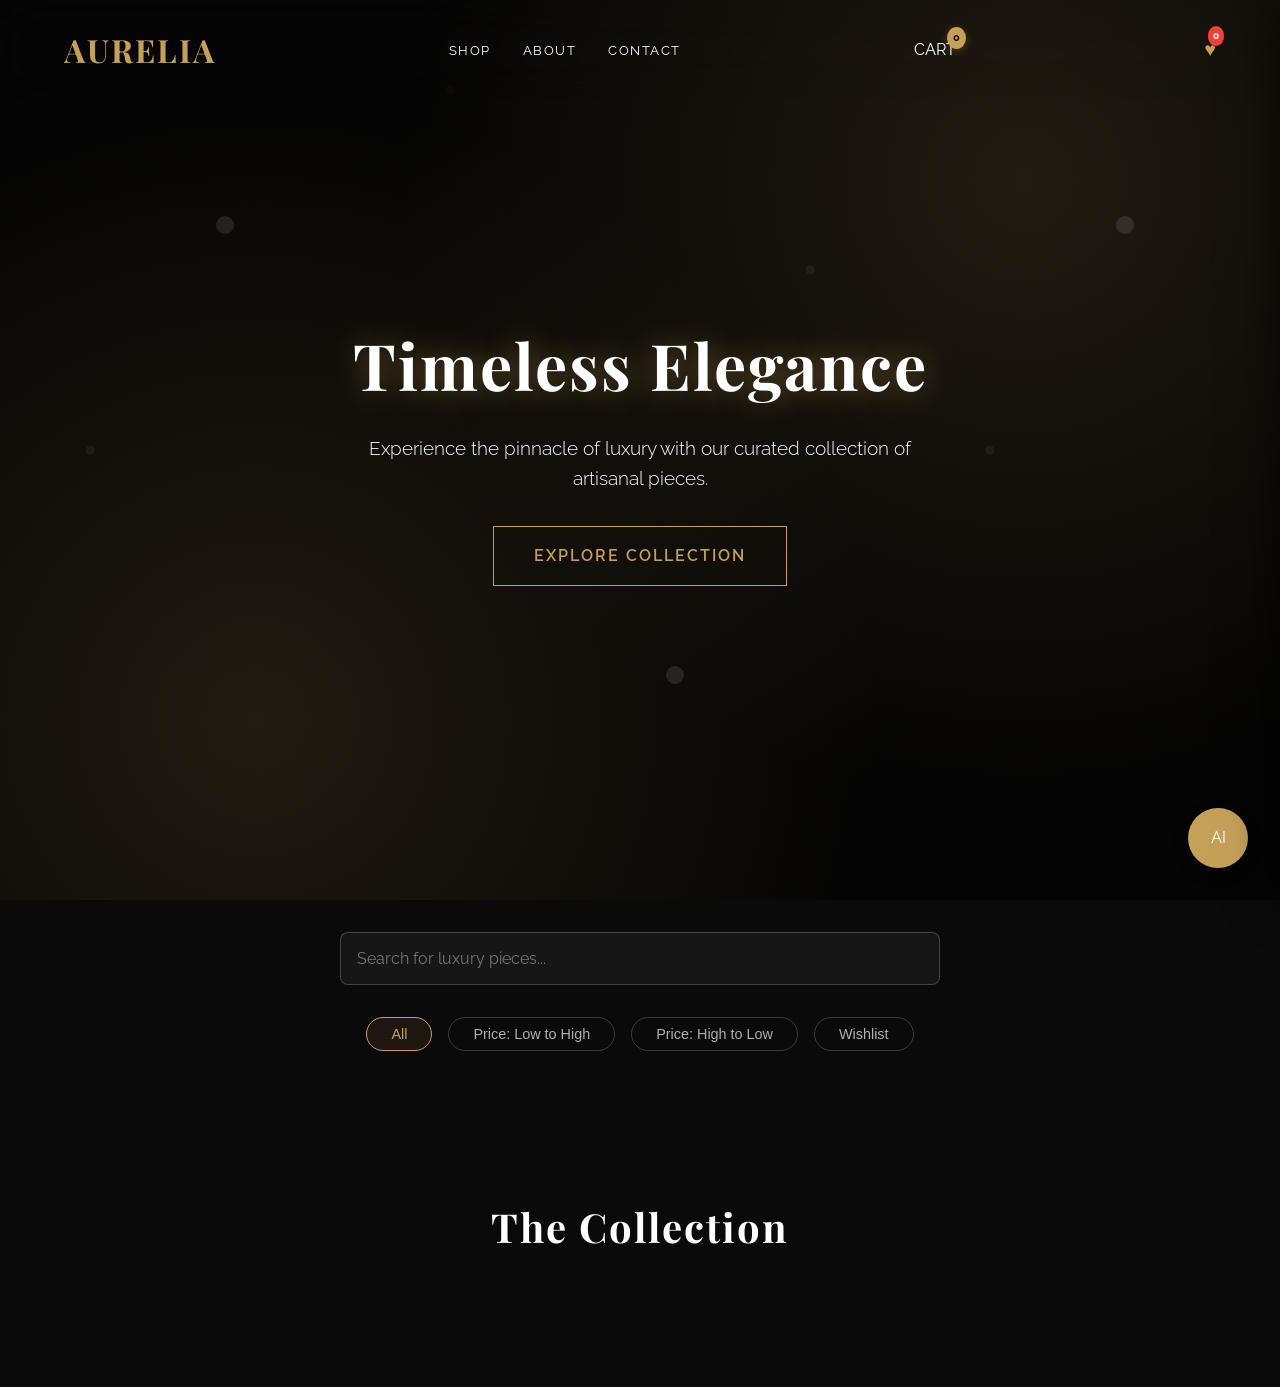
==== frontend/index.html @ f8f88624 "feat: add initial frontend structure with HTML, CSS, and JavaScript for luxury fashion site - Create" ====
<!DOCTYPE html>
<html lang="en">
<head>
    <meta charset="UTF-8">
    <meta name="viewport" content="width=device-width, initial-scale=1.0">
    <title>AURELIA | Luxury Fashion</title>
    <link rel="stylesheet" href="style.css">
</head>
<body>
    <header id="header">
        <a href="index.html" class="logo">AURELIA</a>
        <nav>
            <ul>
                <li><a href="index.html">Shop</a></li>
                <li><a href="about.html">About</a></li>
                <li><a href="contact.html">Contact</a></li>
            </ul>
        </nav>
        <div class="cart-icon" id="cart-toggle">
            <span>CART</span>
            <span id="cart-count">0</span>
        </div>
        <div class="wishlist-icon" id="wishlist-btn">
            <span>♥</span>
            <span id="wishlist-count">0</span>
        </div>
    </header>

    <main>
        <section class="hero">
            <h1 class="fade-in">Timeless Elegance</h1>
            <p class="fade-in">Experience the pinnacle of luxury with our curated collection of artisanal pieces.</p>
            <a href="#shop" class="btn fade-in">Explore Collection</a>
        </section>

        <!-- Search and Filter Section -->
        <section class="search-filter-section">
            <div class="search-container">
                <input type="text" id="search-input" placeholder="Search for luxury pieces...">
            </div>
            <div class="filter-buttons">
                <button class="filter-btn active" data-filter="all">All</button>
                <button class="filter-btn" data-filter="price-low">Price: Low to High</button>
                <button class="filter-btn" data-filter="price-high">Price: High to Low</button>
                <button class="filter-btn" data-filter="wishlist">Wishlist</button>
            </div>
        </section>

        <section class="products-section" id="shop">
            <h2 class="section-title fade-in">The Collection</h2>
            <div class="products-grid" id="products-container">
                <!-- Products will be loaded here via JS -->
            </div>
        </section>
    </main>

    <!-- Cart Drawer -->
    <div class="cart-drawer" id="cart-drawer">
        <div class="cart-header">
            <h3>Your Selection</h3>
            <span class="close-cart" id="close-cart">&times;</span>
        </div>
        <div class="cart-items" id="cart-items">
            <!-- Cart items will be loaded here -->
        </div>
        <div class="cart-footer">
            <div class="cart-total">
                <span>Total</span>
                <span id="cart-total-price">$0.00</span>
            </div>
            <a href="checkout.html" class="btn" style="display: block; text-align: center;">Checkout</a>
        </div>
    </div>

    <!-- AI Concierge FAB -->
    <div class="chat-fab" id="chat-fab">
        <span>AI</span>
    </div>

    <!-- Chat Window -->
    <div class="chat-window" id="chat-window">
        <div class="chat-header-bar">
            <span>AURELIA Concierge</span>
            <span id="close-chat" style="cursor:pointer;">&times;</span>
        </div>
        <div class="chat-messages" id="chat-messages">
            <div class="message bot">Welcome to AURELIA. I am your personal concierge. How may I assist you today?</div>
        </div>
        <div class="chat-input-area">
            <input type="text" id="chat-input" placeholder="Inquire about materials, shipping...">
            <button id="send-chat" class="btn" style="padding: 0.5rem 1rem;">Send</button>
        </div>
    </div>

    <script src="script.js"></script>
</body>
</html>
---- frontend/style.css ----
@import url('https://fonts.googleapis.com/css2?family=Playfair+Display:wght@400;700&family=Raleway:wght@300;400;600&display=swap');

:root {
    --obsidian: #0A0A0A;
    --gold: #C5A059;
    --white: #FFFFFF;
    --glass: rgba(255, 255, 255, 0.1);
    --glass-border: rgba(255, 255, 255, 0.2);
    --gold-glow: rgba(197, 160, 89, 0.3);
    --text-secondary: #B0B0B0;
    --success: #4CAF50;
    --error: #F44336;
}

* {
    margin: 0;
    padding: 0;
    box-sizing: border-box;
}

body {
    background-color: var(--obsidian);
    color: var(--white);
    font-family: 'Raleway', sans-serif;
    line-height: 1.6;
    overflow-x: hidden;
    position: relative;
}

body::before {
    content: '';
    position: fixed;
    top: 0;
    left: 0;
    width: 100%;
    height: 100%;
    background: radial-gradient(circle at 20% 80%, var(--gold-glow) 0%, transparent 50%),
                radial-gradient(circle at 80% 20%, var(--gold-glow) 0%, transparent 50%);
    pointer-events: none;
    z-index: -1;
    animation: ambientGlow 8s ease-in-out infinite alternate;
}

@keyframes ambientGlow {
    0% { opacity: 0.3; }
    100% { opacity: 0.6; }
}

h1, h2, h3, .logo {
    font-family: 'Playfair Display', serif;
    letter-spacing: 2px;
}

/* Header & Navigation */
header {
    position: fixed;
    top: 0;
    width: 100%;
    z-index: 1000;
    transition: all 0.4s cubic-bezier(0.4, 0, 0.2, 1);
    padding: 1.5rem 5%;
    display: flex;
    justify-content: space-between;
    align-items: center;
    backdrop-filter: blur(20px);
    -webkit-backdrop-filter: blur(20px);
}

header.scrolled {
    background: rgba(10, 10, 10, 0.95);
    backdrop-filter: blur(20px);
    -webkit-backdrop-filter: blur(20px);
    border-bottom: 1px solid var(--glass-border);
    box-shadow: 0 8px 32px rgba(0, 0, 0, 0.3);
    transform: translateY(0);
}

.logo {
    font-size: 2rem;
    color: var(--gold);
    text-decoration: none;
    font-weight: 700;
    transition: all 0.3s ease;
    position: relative;
    overflow: hidden;
}

.logo::before {
    content: '';
    position: absolute;
    top: 0;
    left: -100%;
    width: 100%;
    height: 100%;
    background: linear-gradient(90deg, transparent, var(--gold), transparent);
    transition: left 0.5s ease;
}

.logo:hover::before {
    left: 100%;
}

.logo:hover {
    color: var(--white);
    text-shadow: 0 0 20px var(--gold-glow);
}

nav ul {
    display: flex;
    list-style: none;
    gap: 2rem;
}

nav ul li a {
    color: var(--white);
    text-decoration: none;
    text-transform: uppercase;
    font-size: 0.8rem;
    letter-spacing: 1.5px;
    transition: all 0.3s ease;
    position: relative;
    padding: 0.5rem 0;
}

nav ul li a::after {
    content: '';
    position: absolute;
    bottom: 0;
    left: 0;
    width: 0;
    height: 2px;
    background: var(--gold);
    transition: width 0.3s ease;
}

nav ul li a:hover::after {
    width: 100%;
}

nav ul li a:hover {
    color: var(--gold);
    transform: translateY(-2px);
}

/* Cart Icon */
.cart-icon {
    position: relative;
    cursor: pointer;
    transition: transform 0.3s ease;
}

.cart-icon:hover {
    transform: scale(1.1);
}

#cart-count {
    position: absolute;
    top: -10px;
    right: -10px;
    background: var(--gold);
    color: var(--obsidian);
    font-size: 0.7rem;
    padding: 2px 6px;
    border-radius: 50%;
    font-weight: bold;
    animation: pulse 2s infinite;
    box-shadow: 0 2px 8px rgba(197, 160, 89, 0.3);
}

@keyframes pulse {
    0% { transform: scale(1); }
    50% { transform: scale(1.1); }
    100% { transform: scale(1); }
}

/* Wishlist Icon */
.wishlist-icon {
    position: relative;
    cursor: pointer;
    margin-left: 1rem;
    transition: transform 0.3s ease;
}

.wishlist-icon:hover {
    transform: scale(1.1);
}

.wishlist-icon span:first-child {
    color: var(--gold);
    font-size: 1.2rem;
}

#wishlist-count {
    position: absolute;
    top: -8px;
    right: -8px;
    background: var(--error);
    color: var(--white);
    font-size: 0.6rem;
    padding: 2px 5px;
    border-radius: 50%;
    font-weight: bold;
    min-width: 16px;
    text-align: center;
}

/* Hero Section */
.hero {
    height: 100vh;
    background: linear-gradient(rgba(0,0,0,0.5), rgba(0,0,0,0.5)), url('https://images.unsplash.com/photo-1490481651871-ab68de25d43d?q=80&w=1600&auto=format&fit=crop');
    background-size: cover;
    background-position: center;
    display: flex;
    flex-direction: column;
    justify-content: center;
    align-items: center;
    text-align: center;
    position: relative;
    overflow: hidden;
}

.hero::before {
    content: '';
    position: absolute;
    top: 0;
    left: 0;
    width: 100%;
    height: 100%;
    background: url('data:image/svg+xml,<svg xmlns="http://www.w3.org/2000/svg" viewBox="0 0 100 100"><defs><pattern id="grain" width="100" height="100" patternUnits="userSpaceOnUse"><circle cx="25" cy="25" r="1" fill="white" opacity="0.1"/><circle cx="75" cy="75" r="1" fill="white" opacity="0.1"/><circle cx="50" cy="10" r="0.5" fill="white" opacity="0.05"/><circle cx="10" cy="50" r="0.5" fill="white" opacity="0.05"/><circle cx="90" cy="30" r="0.5" fill="white" opacity="0.05"/></pattern></defs><rect width="100" height="100" fill="url(%23grain)"/></svg>');
    animation: grain 0.5s steps(1) infinite;
}

@keyframes grain {
    0%, 100% { transform: translate(0, 0); }
    10% { transform: translate(-5%, -10%); }
    20% { transform: translate(-15%, 5%); }
    30% { transform: translate(7%, -25%); }
    40% { transform: translate(-5%, 25%); }
    50% { transform: translate(-15%, 10%); }
    60% { transform: translate(15%, 0%); }
    70% { transform: translate(0%, 15%); }
    80% { transform: translate(3%, 35%); }
    90% { transform: translate(-10%, 10%); }
}

.hero h1 {
    font-size: 4rem;
    margin-bottom: 1rem;
    animation: slideUp 1s ease-out 0.5s both;
    text-shadow: 0 0 30px rgba(197, 160, 89, 0.5);
}

.hero p {
    font-size: 1.2rem;
    max-width: 600px;
    margin-bottom: 2rem;
    font-weight: 300;
    animation: slideUp 1s ease-out 1s both;
    opacity: 0.9;
}

@keyframes slideUp {
    from {
        opacity: 0;
        transform: translateY(50px);
    }
    to {
        opacity: 1;
        transform: translateY(0);
    }
}

.btn {
    padding: 1rem 2.5rem;
    background: transparent;
    border: 1px solid var(--gold);
    color: var(--gold);
    text-transform: uppercase;
    letter-spacing: 2px;
    cursor: pointer;
    transition: all 0.4s cubic-bezier(0.4, 0, 0.2, 1);
    text-decoration: none;
    position: relative;
    overflow: hidden;
    font-weight: 600;
    animation: slideUp 1s ease-out 1.5s both;
}

.btn::before {
    content: '';
    position: absolute;
    top: 0;
    left: -100%;
    width: 100%;
    height: 100%;
    background: var(--gold);
    transition: left 0.4s ease;
    z-index: -1;
}

.btn:hover::before {
    left: 0;
}

.btn:hover {
    color: var(--obsidian);
    border-color: var(--gold);
    transform: translateY(-3px);
    box-shadow: 0 10px 25px rgba(197, 160, 89, 0.3);
}

/* Products Grid */
.products-section {
    padding: 5rem 5%;
}

.section-title {
    text-align: center;
    margin-bottom: 3rem;
    font-size: 2.5rem;
    animation: fadeInUp 1s ease-out both;
}

.products-grid {
    display: grid;
    grid-template-columns: repeat(auto-fill, minmax(280px, 1fr));
    gap: 3rem;
}

/* Loading Skeleton */
.skeleton {
    background: #111;
    border: 1px solid #222;
    overflow: hidden;
    position: relative;
}

.skeleton::before {
    content: '';
    position: absolute;
    top: 0;
    left: -100%;
    width: 100%;
    height: 100%;
    background: linear-gradient(90deg, transparent, rgba(255, 255, 255, 0.1), transparent);
    animation: shimmer 1.5s infinite;
}

@keyframes shimmer {
    0% { left: -100%; }
    100% { left: 100%; }
}

.skeleton-image {
    height: 400px;
    background: #1a1a1a;
}

.skeleton-text {
    padding: 1.5rem;
}

.skeleton-title {
    height: 1.5rem;
    background: #1a1a1a;
    margin-bottom: 0.5rem;
    border-radius: 4px;
}

.skeleton-price {
    height: 1rem;
    background: #1a1a1a;
    width: 60%;
    border-radius: 4px;
}

.product-card {
    background: #111;
    border: 1px solid #222;
    transition: all 0.4s cubic-bezier(0.4, 0, 0.2, 1);
    overflow: hidden;
    position: relative;
    animation: fadeInUp 0.8s ease-out both;
    animation-delay: calc(var(--i, 0) * 0.1s);
}

.product-card:hover {
    transform: translateY(-15px) scale(1.02);
    border-color: var(--gold);
    box-shadow: 0 20px 40px rgba(197, 160, 89, 0.2);
}

@keyframes fadeInUp {
    from {
        opacity: 0;
        transform: translateY(30px);
    }
    to {
        opacity: 1;
        transform: translateY(0);
    }
}

.product-image {
    height: 400px;
    overflow: hidden;
    position: relative;
}

.product-image img {
    width: 100%;
    height: 100%;
    object-fit: cover;
    transition: all 0.6s cubic-bezier(0.4, 0, 0.2, 1);
    filter: brightness(0.9);
}

.product-card:hover .product-image img {
    transform: scale(1.1) rotate(2deg);
    filter: brightness(1.1) saturate(1.2);
}

.product-info {
    padding: 1.5rem;
    text-align: center;
    position: relative;
}

.product-info h3 {
    font-size: 1.2rem;
    margin-bottom: 0.5rem;
    transition: color 0.3s ease;
}

.product-card:hover .product-info h3 {
    color: var(--gold);
}

.product-info .price {
    color: var(--gold);
    font-weight: bold;
    margin-bottom: 1rem;
    display: block;
    font-size: 1.1rem;
    transition: all 0.3s ease;
}

.product-card:hover .product-info .price {
    transform: scale(1.05);
}

/* Wishlist Button */
.wishlist-btn {
    position: absolute;
    top: 1rem;
    right: 1rem;
    width: 40px;
    height: 40px;
    border-radius: 50%;
    background: rgba(10, 10, 10, 0.8);
    border: 1px solid var(--gold);
    color: var(--text-secondary);
    cursor: pointer;
    display: flex;
    align-items: center;
    justify-content: center;
    transition: all 0.3s ease;
    opacity: 0;
    transform: scale(0.8);
}

.product-card:hover .wishlist-btn {
    opacity: 1;
    transform: scale(1);
}

.wishlist-btn:hover {
    background: var(--gold);
    color: var(--obsidian);
    transform: scale(1.1);
}

.wishlist-btn.active {
    background: var(--gold);
    color: var(--obsidian);
}

.wishlist-btn.active span {
    color: var(--obsidian);
}

/* Search and Filter */
.search-filter-section {
    padding: 2rem 5%;
    text-align: center;
}

.search-container {
    max-width: 600px;
    margin: 0 auto 2rem;
}

#search-input {
    width: 100%;
    padding: 1rem;
    background: rgba(255, 255, 255, 0.05);
    border: 1px solid var(--glass-border);
    color: var(--white);
    border-radius: 8px;
    font-size: 1rem;
    transition: all 0.3s ease;
}

#search-input:focus {
    border-color: var(--gold);
    box-shadow: 0 0 20px var(--gold-glow);
    outline: none;
}

.filter-buttons {
    display: flex;
    justify-content: center;
    gap: 1rem;
    flex-wrap: wrap;
    margin-bottom: 2rem;
}

.filter-btn {
    padding: 0.5rem 1.5rem;
    background: transparent;
    border: 1px solid var(--glass-border);
    color: var(--text-secondary);
    border-radius: 25px;
    cursor: pointer;
    transition: all 0.3s ease;
    font-size: 0.9rem;
}

.filter-btn:hover, .filter-btn.active {
    border-color: var(--gold);
    color: var(--gold);
    background: rgba(197, 160, 89, 0.1);
}

/* Cart Drawer */
.cart-drawer {
    position: fixed;
    top: 0;
    right: -400px;
    width: 400px;
    height: 100%;
    background: var(--obsidian);
    z-index: 2000;
    transition: right 0.4s cubic-bezier(0.4, 0, 0.2, 1);
    padding: 2rem;
    border-left: 1px solid var(--gold);
    display: flex;
    flex-direction: column;
    box-shadow: -10px 0 40px rgba(0, 0, 0, 0.5);
    backdrop-filter: blur(20px);
    -webkit-backdrop-filter: blur(20px);
}

.cart-drawer.open {
    right: 0;
}

.cart-drawer::before {
    content: '';
    position: absolute;
    top: 0;
    left: 0;
    width: 100%;
    height: 100%;
    background: linear-gradient(135deg, rgba(197, 160, 89, 0.05) 0%, transparent 50%);
    pointer-events: none;
}

.cart-header {
    display: flex;
    justify-content: space-between;
    align-items: center;
    margin-bottom: 2rem;
    position: relative;
    z-index: 1;
}

.close-cart {
    cursor: pointer;
    font-size: 1.5rem;
    transition: all 0.3s ease;
    color: var(--gold);
}

.close-cart:hover {
    transform: rotate(90deg) scale(1.2);
}

.cart-items {
    flex-grow: 1;
    overflow-y: auto;
}

.cart-footer {
    padding-top: 1.5rem;
    border-top: 1px solid #222;
}

.cart-total {
    display: flex;
    justify-content: space-between;
    margin-bottom: 1rem;
    font-size: 1.2rem;
}

/* Chat UI */
.chat-fab {
    position: fixed;
    bottom: 2rem;
    right: 2rem;
    width: 60px;
    height: 60px;
    background: var(--gold);
    border-radius: 50%;
    display: flex;
    justify-content: center;
    align-items: center;
    cursor: pointer;
    box-shadow: 0 5px 15px rgba(0,0,0,0.3);
    z-index: 1500;
    transition: all 0.3s cubic-bezier(0.4, 0, 0.2, 1);
    animation: float 3s ease-in-out infinite;
}

.chat-fab:hover {
    transform: scale(1.1);
    box-shadow: 0 8px 25px rgba(197, 160, 89, 0.4);
}

@keyframes float {
    0%, 100% { transform: translateY(0px); }
    50% { transform: translateY(-10px); }
}

.chat-window {
    position: fixed;
    bottom: 6rem;
    right: 2rem;
    width: 350px;
    height: 450px;
    background: var(--obsidian);
    border: 1px solid var(--gold);
    border-radius: 15px;
    display: none;
    flex-direction: column;
    z-index: 1500;
    overflow: hidden;
    box-shadow: 0 20px 40px rgba(0, 0, 0, 0.5);
    backdrop-filter: blur(20px);
    -webkit-backdrop-filter: blur(20px);
    animation: slideIn 0.3s ease-out;
}

@keyframes slideIn {
    from {
        opacity: 0;
        transform: translateY(20px) scale(0.95);
    }
    to {
        opacity: 1;
        transform: translateY(0) scale(1);
    }
}

.chat-window.open {
    display: flex;
}

.chat-header-bar {
    background: var(--gold);
    color: var(--obsidian);
    padding: 1rem;
    font-weight: bold;
    display: flex;
    justify-content: space-between;
    position: relative;
}

.chat-header-bar::before {
    content: '';
    position: absolute;
    top: 0;
    left: 0;
    width: 100%;
    height: 100%;
    background: linear-gradient(45deg, transparent 30%, rgba(255, 255, 255, 0.1) 50%, transparent 70%);
    animation: shimmer 3s infinite;
}

.chat-messages {
    flex-grow: 1;
    padding: 1rem;
    overflow-y: auto;
    display: flex;
    flex-direction: column;
    gap: 1rem;
    scroll-behavior: smooth;
}

.message {
    padding: 0.8rem 1rem;
    border-radius: 12px;
    max-width: 80%;
    animation: messageSlideIn 0.3s ease-out;
    position: relative;
}

@keyframes messageSlideIn {
    from {
        opacity: 0;
        transform: translateX(-20px);
    }
    to {
        opacity: 1;
        transform: translateX(0);
    }
}

.message.user {
    background: var(--gold);
    color: var(--obsidian);
    align-self: flex-end;
    border-bottom-right-radius: 4px;
}

.message.bot {
    background: #222;
    color: var(--white);
    align-self: flex-start;
    border-bottom-left-radius: 4px;
    border: 1px solid #333;
}

/* Typing Indicator */
.typing-indicator {
    display: flex;
    gap: 4px;
    padding: 0.8rem 1rem;
    align-self: flex-start;
}

.typing-indicator span {
    width: 8px;
    height: 8px;
    border-radius: 50%;
    background: var(--gold);
    animation: typing 1.4s infinite;
}

.typing-indicator span:nth-child(2) {
    animation-delay: 0.2s;
}

.typing-indicator span:nth-child(3) {
    animation-delay: 0.4s;
}

@keyframes typing {
    0%, 60%, 100% {
        transform: translateY(0);
        opacity: 0.4;
    }
    30% {
        transform: translateY(-10px);
        opacity: 1;
    }
}

.chat-input-area {
    padding: 1rem;
    display: flex;
    gap: 0.5rem;
    border-top: 1px solid #222;
}

.chat-input-area input {
    flex-grow: 1;
    background: #111;
    border: 1px solid #333;
    color: white;
    padding: 0.5rem;
}

/* Fade-in Animation */
.fade-in {
    opacity: 0;
    transform: translateY(30px);
    transition: opacity 0.8s ease, transform 0.8s ease;
}

.fade-in.visible {
    opacity: 1;
    transform: translateY(0);
}

/* Forms */
.contact-container {
    max-width: 600px;
    margin: 8rem auto;
    padding: 0 5%;
}

form {
    display: flex;
    flex-direction: column;
    gap: 1.5rem;
}

input, textarea {
    padding: 1rem;
    background: transparent;
    border: 1px solid #333;
    color: white;
    font-family: inherit;
}

input:focus, textarea:focus {
    border-color: var(--gold);
    outline: none;
}

/* Utility */
.mt-100 { margin-top: 100px; }
.text-center { text-align: center; }

/* Notifications */
.notification {
    position: fixed;
    top: 100px;
    right: 20px;
    padding: 1rem 1.5rem;
    border-radius: 8px;
    color: var(--white);
    font-weight: 500;
    z-index: 10000;
    min-width: 300px;
    box-shadow: 0 8px 25px rgba(0, 0, 0, 0.3);
    backdrop-filter: blur(10px);
    border: 1px solid var(--glass-border);
    animation: slideInRight 0.3s ease-out;
    display: flex;
    justify-content: space-between;
    align-items: center;
}

@keyframes slideInRight {
    from {
        opacity: 0;
        transform: translateX(100%);
    }
    to {
        opacity: 1;
        transform: translateX(0);
    }
}

.notification.success {
    background: rgba(76, 175, 80, 0.9);
    border-color: var(--success);
}

.notification.error {
    background: rgba(244, 67, 54, 0.9);
    border-color: var(--error);
}

.notification.info {
    background: rgba(197, 160, 89, 0.9);
    border-color: var(--gold);
}

.notification button {
    background: none;
    border: none;
    color: inherit;
    font-size: 1.2rem;
    cursor: pointer;
    padding: 0;
    margin-left: 1rem;
}

/* Spinner */
.spinner {
    display: inline-block;
    width: 16px;
    height: 16px;
    border: 2px solid rgba(255, 255, 255, 0.3);
    border-radius: 50%;
    border-top-color: var(--white);
    animation: spin 1s ease-in-out infinite;
    margin-right: 0.5rem;
}

@keyframes spin {
    to { transform: rotate(360deg); }
}
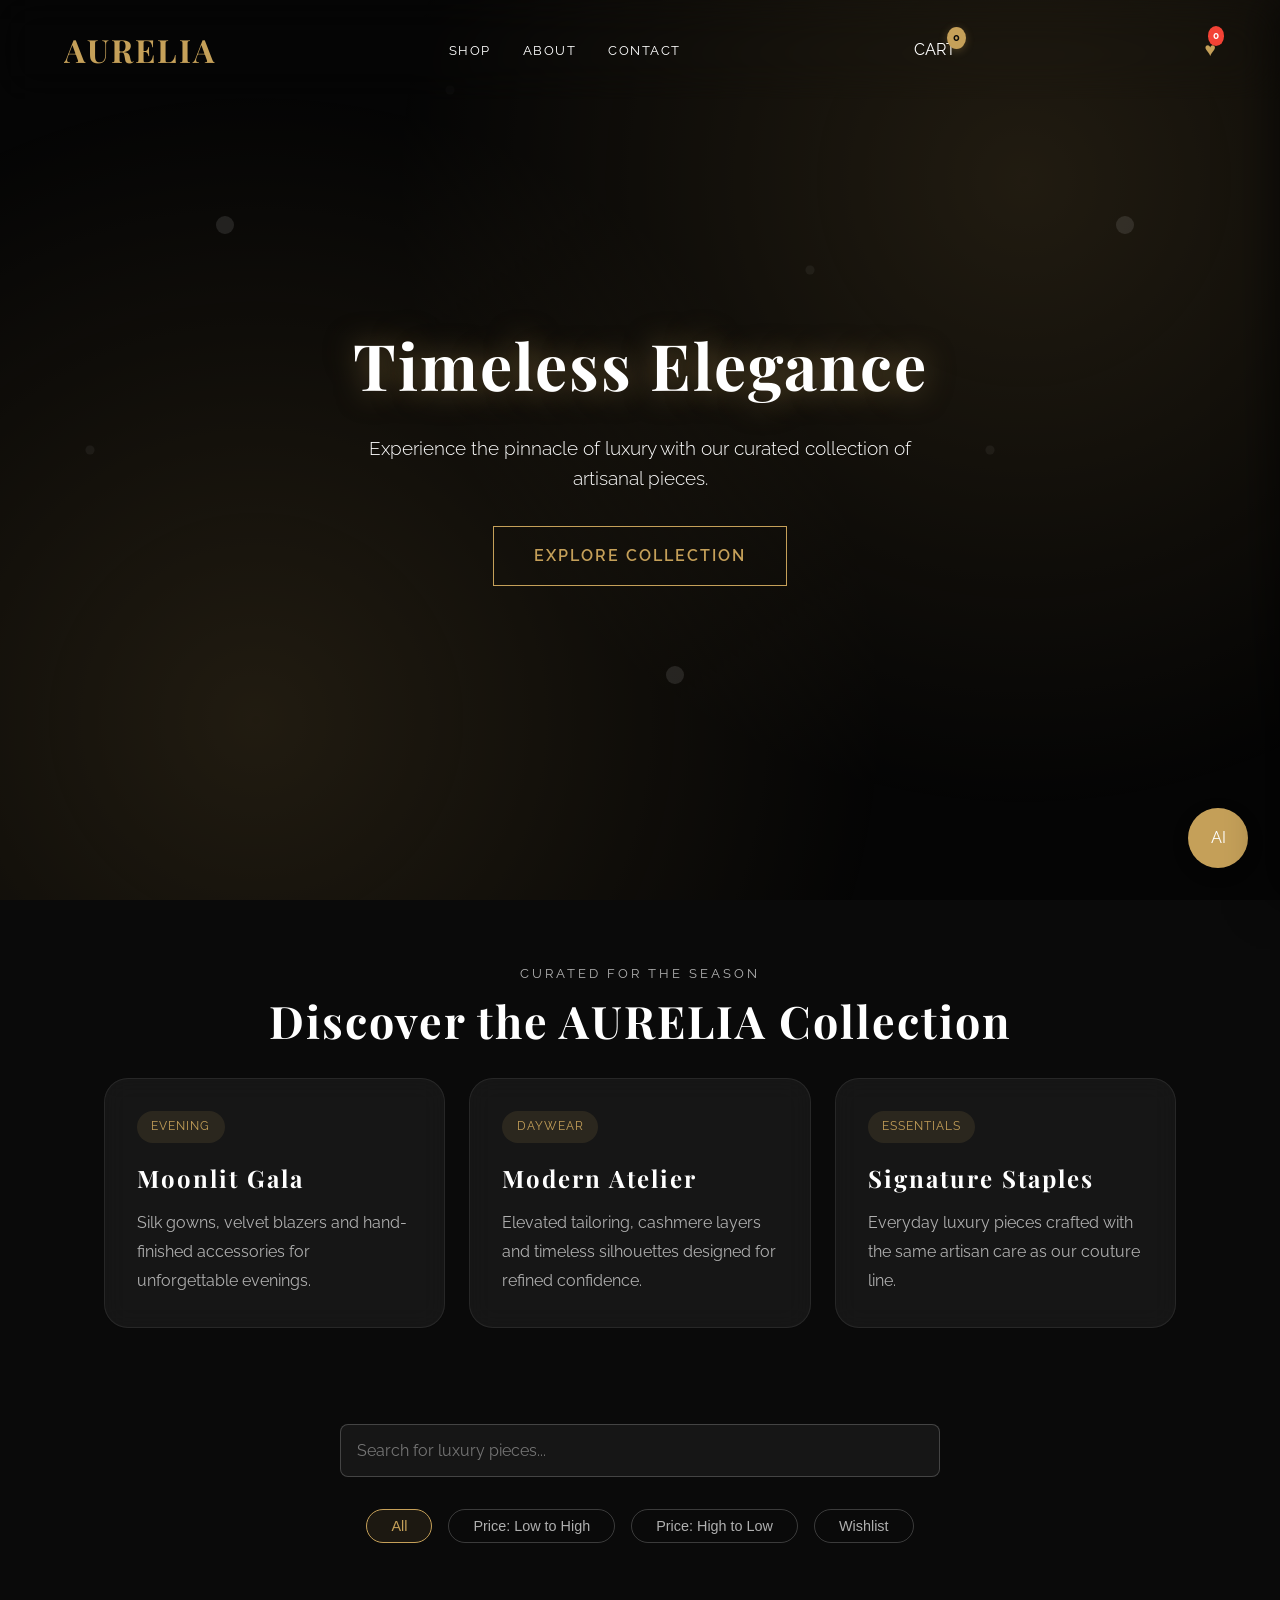
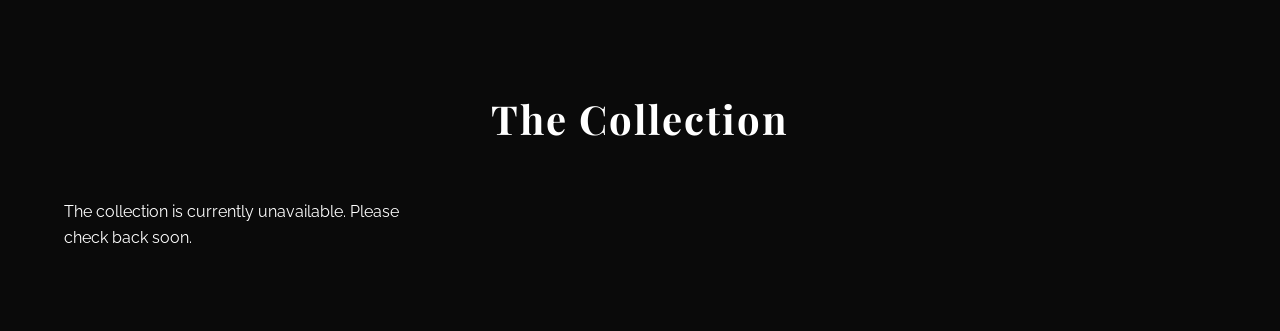
==== commit 9dc7366e: "feat: enhance product offerings and improve chat responses in backend feat: add seasonal collection " ====
--- a/frontend/index.html
+++ b/frontend/index.html
@@ -31,6 +31,30 @@
             <h1 class="fade-in">Timeless Elegance</h1>
             <p class="fade-in">Experience the pinnacle of luxury with our curated collection of artisanal pieces.</p>
             <a href="#shop" class="btn fade-in">Explore Collection</a>
+        </section>
+
+        <section class="collection-highlight">
+            <div class="collection-title fade-in">
+                <p>Curated for the season</p>
+                <h2>Discover the AURELIA Collection</h2>
+            </div>
+            <div class="collection-grid fade-in">
+                <article class="collection-card">
+                    <span class="collection-badge">Evening</span>
+                    <h3>Moonlit Gala</h3>
+                    <p>Silk gowns, velvet blazers and hand-finished accessories for unforgettable evenings.</p>
+                </article>
+                <article class="collection-card">
+                    <span class="collection-badge">Daywear</span>
+                    <h3>Modern Atelier</h3>
+                    <p>Elevated tailoring, cashmere layers and timeless silhouettes designed for refined confidence.</p>
+                </article>
+                <article class="collection-card">
+                    <span class="collection-badge">Essentials</span>
+                    <h3>Signature Staples</h3>
+                    <p>Everyday luxury pieces crafted with the same artisan care as our couture line.</p>
+                </article>
+            </div>
         </section>
 
         <!-- Search and Filter Section -->
--- a/frontend/style.css
+++ b/frontend/style.css
@@ -268,6 +268,72 @@
         opacity: 1;
         transform: translateY(0);
     }
+}
+
+.collection-highlight {
+    padding: 4rem 5%;
+    max-width: 1200px;
+    margin: 0 auto;
+}
+
+.collection-title {
+    text-align: center;
+    margin-bottom: 2rem;
+}
+
+.collection-title p {
+    color: var(--text-secondary);
+    letter-spacing: 3px;
+    font-size: 0.8rem;
+    text-transform: uppercase;
+    margin-bottom: 0.75rem;
+}
+
+.collection-title h2 {
+    font-size: 2.8rem;
+    line-height: 1.1;
+}
+
+.collection-grid {
+    display: grid;
+    grid-template-columns: repeat(auto-fit, minmax(250px, 1fr));
+    gap: 1.5rem;
+}
+
+.collection-card {
+    background: rgba(255, 255, 255, 0.05);
+    border: 1px solid rgba(255, 255, 255, 0.08);
+    padding: 2rem;
+    border-radius: 24px;
+    transition: transform 0.4s ease, border-color 0.4s ease;
+    backdrop-filter: blur(12px);
+}
+
+.collection-card:hover {
+    transform: translateY(-10px);
+    border-color: rgba(197, 160, 89, 0.4);
+}
+
+.collection-badge {
+    display: inline-flex;
+    padding: 0.4rem 0.9rem;
+    border-radius: 999px;
+    background: rgba(197, 160, 89, 0.12);
+    color: var(--gold);
+    font-size: 0.75rem;
+    letter-spacing: 1px;
+    margin-bottom: 1rem;
+    text-transform: uppercase;
+}
+
+.collection-card h3 {
+    font-size: 1.5rem;
+    margin-bottom: 0.75rem;
+}
+
+.collection-card p {
+    color: var(--text-secondary);
+    line-height: 1.8;
 }
 
 .btn {
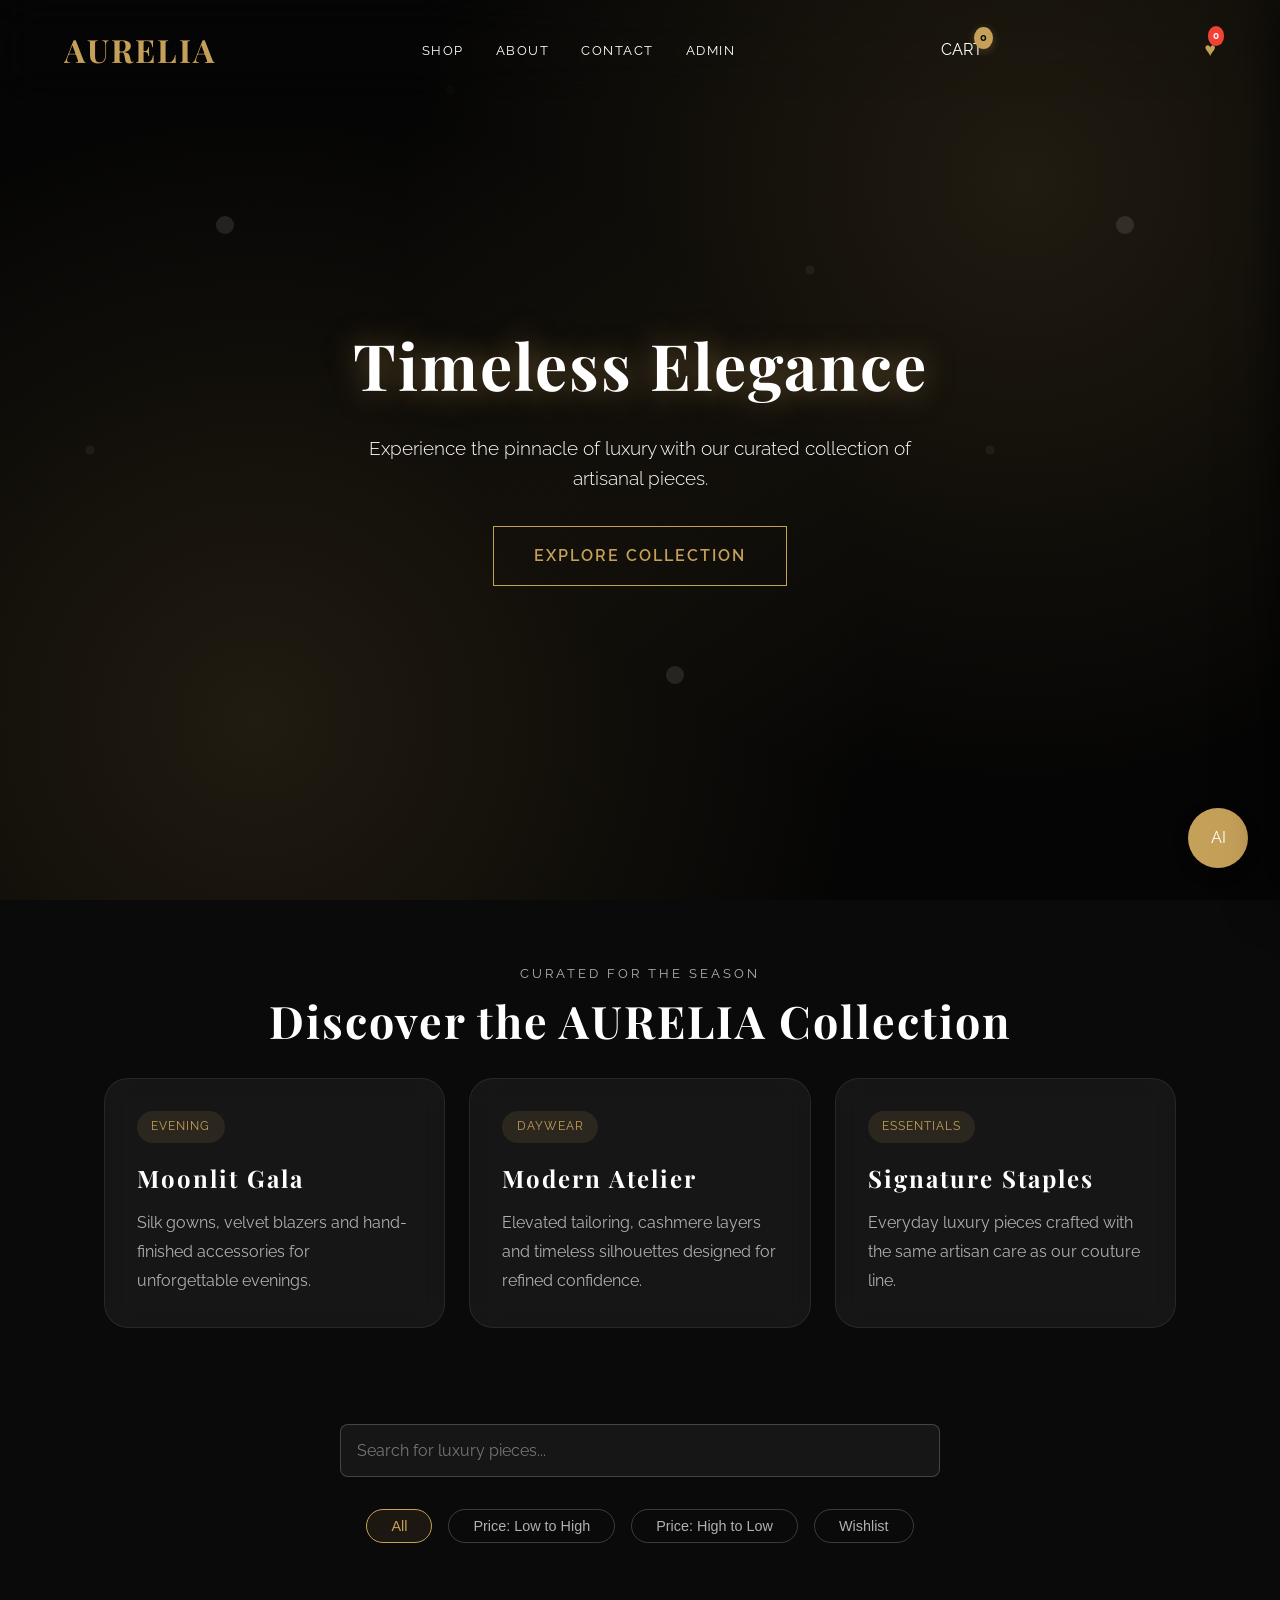
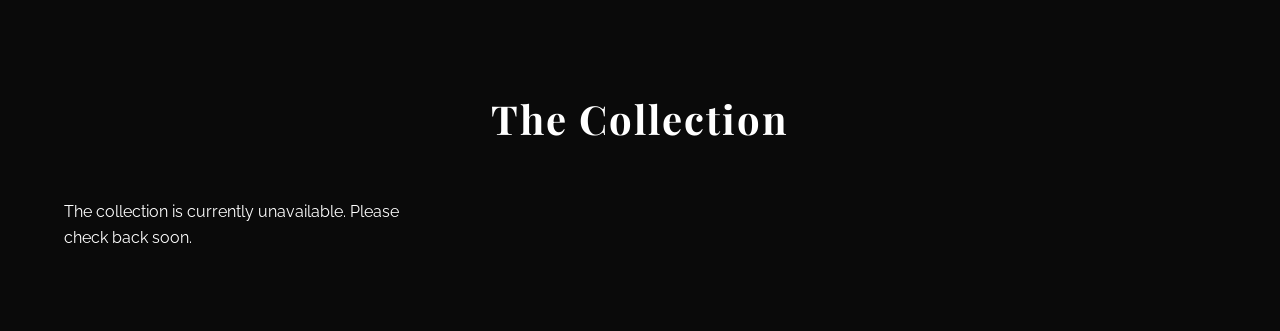
==== commit 8114efa3: "feat: implement admin product management features with create, update, and delete functionality Co-a" ====
--- a/frontend/index.html
+++ b/frontend/index.html
@@ -14,6 +14,7 @@
                 <li><a href="index.html">Shop</a></li>
                 <li><a href="about.html">About</a></li>
                 <li><a href="contact.html">Contact</a></li>
+                <li><a href="admin.html">Admin</a></li>
             </ul>
         </nav>
         <div class="cart-icon" id="cart-toggle">
--- a/frontend/style.css
+++ b/frontend/style.css
@@ -876,6 +876,53 @@
     padding: 0 5%;
 }
 
+.admin-panel {
+    max-width: 1200px;
+    margin: 3rem auto;
+    padding: 0 5%;
+}
+
+.admin-product-card {
+    display: flex;
+    justify-content: space-between;
+    gap: 1rem;
+    background: rgba(255, 255, 255, 0.05);
+    border: 1px solid rgba(255, 255, 255, 0.08);
+    padding: 1.5rem;
+    border-radius: 24px;
+    align-items: center;
+}
+
+.admin-card-info {
+    display: flex;
+    align-items: center;
+    gap: 1rem;
+    flex: 1;
+}
+
+.admin-card-info img {
+    width: 90px;
+    height: 90px;
+    object-fit: cover;
+    border-radius: 18px;
+    border: 1px solid rgba(255,255,255,0.08);
+}
+
+.admin-product-actions {
+    display: flex;
+    gap: 0.75rem;
+    flex-wrap: wrap;
+}
+
+.admin-product-actions .btn {
+    min-width: 120px;
+}
+
+.delete-btn {
+    background: #C5A059;
+    color: #0A0A0A;
+}
+
 form {
     display: flex;
     flex-direction: column;
@@ -919,6 +966,18 @@
     align-items: center;
 }
 
+.notification.success {
+    background: rgba(76, 175, 80, 0.95);
+}
+
+.notification.error {
+    background: rgba(244, 67, 54, 0.95);
+}
+
+.notification.info {
+    background: rgba(0, 111, 255, 0.95);
+}
+
 @keyframes slideInRight {
     from {
         opacity: 0;
